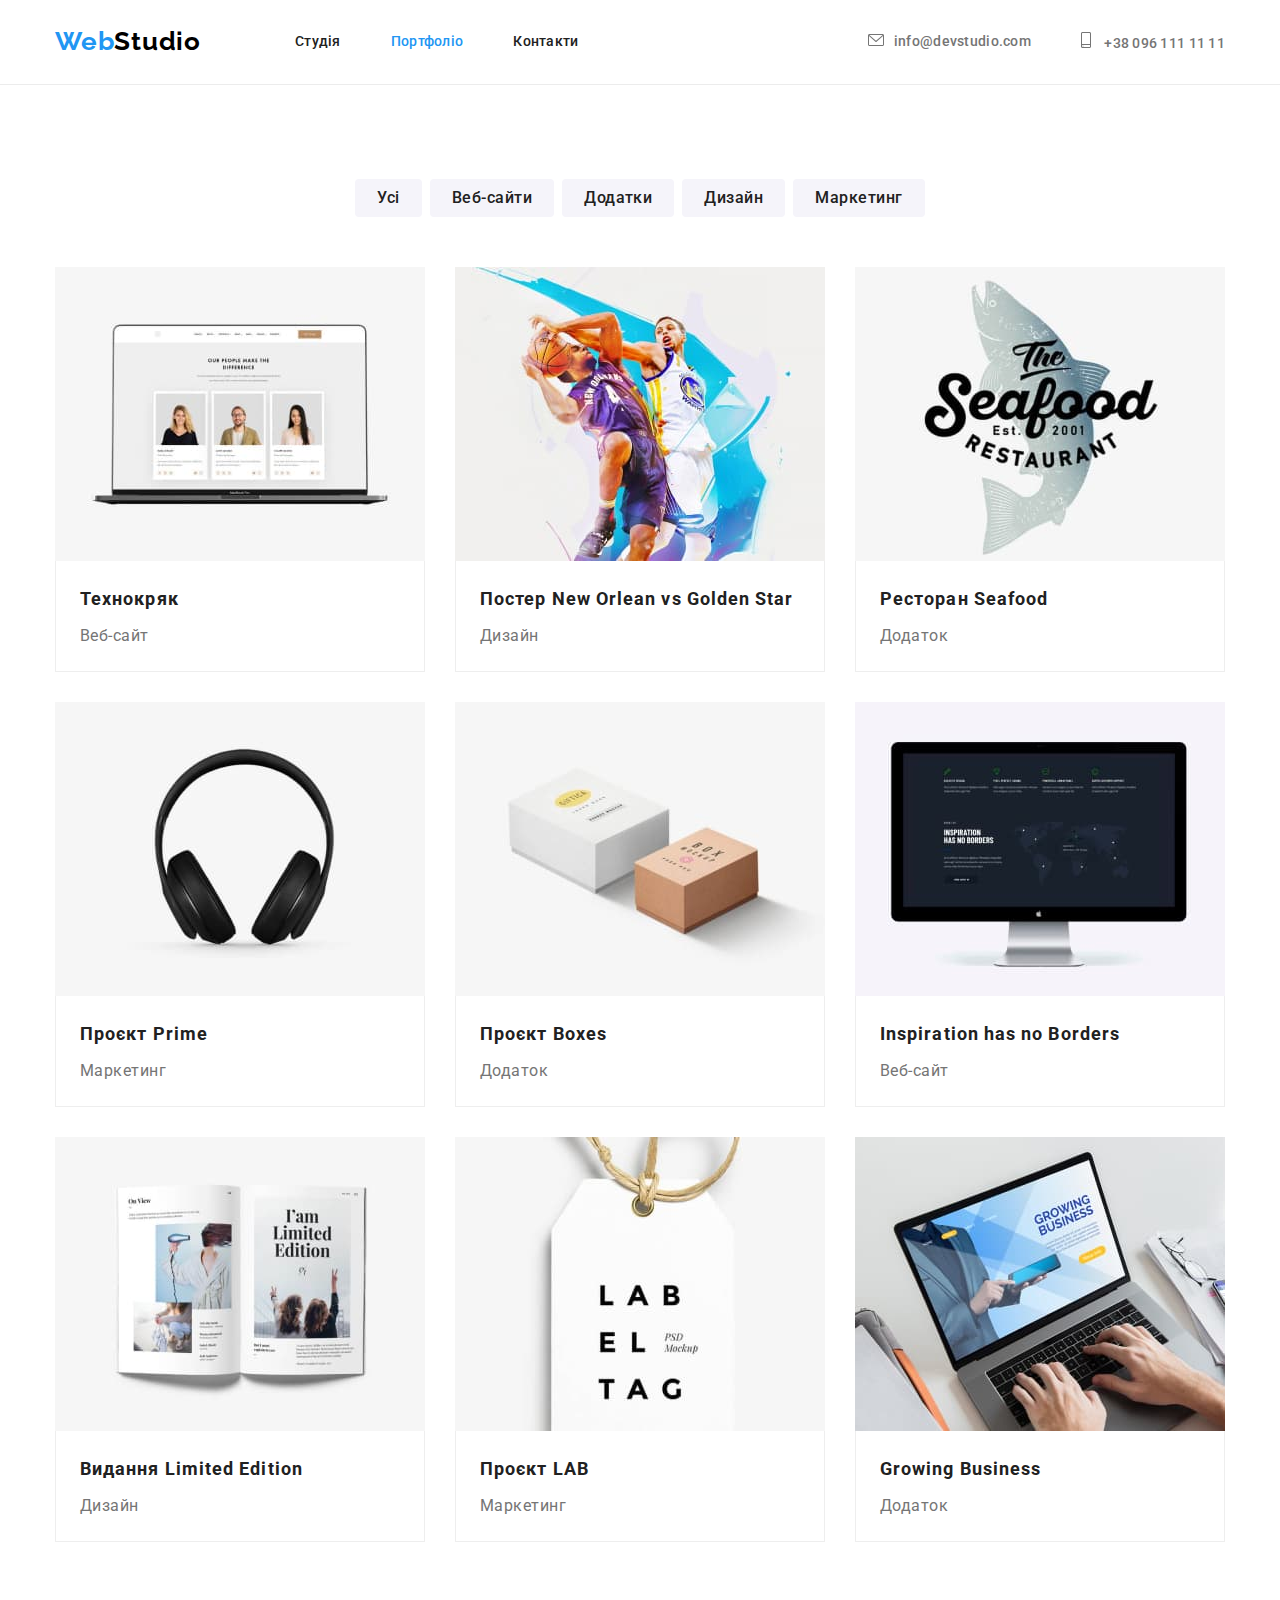
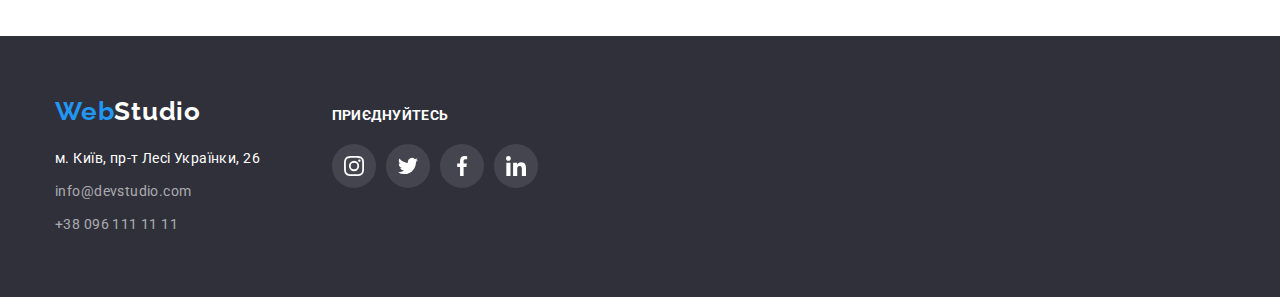
==== portfolio.html @ df5e69e6 "add icons, shadows and section regular customers" ====
<!DOCTYPE html>
<html lang="uk">
  <head>
    <meta charset="UTF-8" />
    <meta http-equiv="X-UA-Compatible" content="IE=edge" />
    <meta name="viewport" content="width=device-width, initial-scale=1.0" />
    <link rel="preconnect" href="https://fonts.googleapis.com" />
    <link rel="preconnect" href="https://fonts.gstatic.com" crossorigin />
    <link
      href="https://fonts.googleapis.com/css2?family=Raleway:wght@700&family=Roboto:wght@400;500;700;900&display=swap"
      rel="stylesheet"
    />
    <link
      rel="stylesheet"
      href="https://cdnjs.cloudflare.com/ajax/libs/modern-normalize/1.1.0/modern-normalize.min.css"
    />
    <link rel="stylesheet" href="./css/styles.css" />
    <title>Студія</title>
  </head>
  <body>
    <!--Шапка сайта-->
    <header class="page-header">
      <div class="container nav-contacts">
        <nav class="main-nav">
          <a href="./index.html" lang="en" class="logo logo-header link">
            Web<span class="logo-color-header">Studio</span>
          </a>
          <ul class="header-nav header-text list">
            <li>
              <a href="./index.html" class="link"> Студія </a>
            </li>
            <li>
              <a href="./portfolio.html" class="link current"> Портфоліо </a>
            </li>
            <li>
              <a href="#" class="link"> Контакти </a>
            </li>
          </ul>
        </nav>
        <!-- Контакти -->
        <ul class="header-contacts header-text list">
          <li class="header-contact-list">
            <a
              href="mailto:info@devstudio.com"
              lang="en"
              class="header-mail link"
              >info@devstudio.com
            </a>
          </li>
          <li class="header-contact-list">
            <a href="tel:+380961111111" class="header-nomber link">
              +38 096 111 11 11
            </a>
          </li>
        </ul>
      </div>
    </header>
    <!--buttons-->
    <section class="section-padding">
      <div class="container">
        <h1 class="visually-hidden">Portfolio</h1>
        <ul class="btn-list list">
          <li>
            <button type="button" class="button">Усі</button>
          </li>
          <li>
            <button type="button" class="button">Веб-сайти</button>
          </li>
          <li>
            <button type="button" class="button">Додатки</button>
          </li>
          <li>
            <button type="button" class="button">Дизайн</button>
          </li>
          <li>
            <button type="button" class="button">Маркетинг</button>
          </li>
        </ul>
        <!-- galery -->
        <ul class="galery list">
          <li class="galery-card">
            <a href="#" class="link">
              <img
                src="./images/images-portfolio/technocrack.jpg"
                alt="сторінка сайта Технокряк"
                width="370"
              />
              <div class="galery-text-block">
                <h2 class="galery-top-text">Технокряк</h2>
                <p class="galery-text">Веб-сайт</p>
              </div>
            </a>
          </li>
          <li class="galery-card">
            <a href="#" class="link">
              <img
                src="./images/images-portfolio/new-orlean-vs-golden-star.jpg"
                alt="Два хлопця грають в баскетбол"
                width="370"
              />
              <div class="galery-text-block">
                <h2 class="galery-top-text">
                  Постер <span lang="en">New Orlean vs Golden Star</span>
                </h2>
                <p class="galery-text">Дизайн</p>
              </div>
            </a>
          </li>
          <li class="galery-card">
            <a href="#" class="link">
              <img
                src="./images/images-portfolio/seafood.jpg"
                alt="Логотип ресторану Сіфуд"
                width="370"
              />
              <div class="galery-text-block">
                <h2 class="galery-top-text">
                  Ресторан <span lang="en">Seafood</span>
                </h2>
                <p class="galery-text">Додаток</p>
              </div>
            </a>
          </li>
          <li class="galery-card">
            <a href="#" class="link">
              <img
                src="./images/images-portfolio/prime.jpg"
                alt="навушники"
                width="370"
              />
              <div class="galery-text-block">
                <h2 class="galery-top-text">
                  Проєкт <span lang="en">Prime</span>
                </h2>
                <p class="galery-text">Маркетинг</p>
              </div>
            </a>
          </li>
          <li class="galery-card">
            <a href="#" class="link">
              <img
                src="./images/images-portfolio/boxes.jpg"
                alt="Дві коробки, біла і коричнева"
                width="370"
              />
              <div class="galery-text-block">
                <h2 class="galery-top-text">
                  Проєкт <span lang="en">Boxes</span>
                </h2>
                <p class="galery-text">Додаток</p>
              </div>
            </a>
          </li>
          <li class="galery-card">
            <a href="#" class="link">
              <img
                src="./images/images-portfolio/inspiration-has-no-borders.jpg"
                alt="На моніторі зображена карта світу і перелічені сильні якості команди"
                width="370"
              />
              <div class="galery-text-block">
                <h2 class="galery-top-text" lang="en">
                  Inspiration has no Borders
                </h2>
                <p class="galery-text">Веб-сайт</p>
              </div>
            </a>
          </li>
          <li class="galery-card">
            <a href="#" class="link">
              <img
                src="./images/images-portfolio/limited-edition.jpg"
                alt="Розгорнутий журнал"
                width="370"
              />
              <div class="galery-text-block">
                <h2 class="galery-top-text">
                  Видання <span lang="en">Limited Edition</span>
                </h2>
                <p class="galery-text">Дизайн</p>
              </div>
            </a>
          </li>
          <li class="galery-card">
            <a href="#" class="link">
              <img
                src="./images/images-portfolio/lab.jpg"
                alt="Етикетка ЛАБ ЕЛ ТЕГ"
                width="370"
              />
              <div class="galery-text-block">
                <h2 class="galery-top-text">
                  Проєкт <span lang="en">LAB</span>
                </h2>
                <p class="galery-text">Маркетинг</p>
              </div>
            </a>
          </li>
          <li class="galery-card">
            <a href="#" class="link">
              <img
                src="./images/images-portfolio/growing-business.jpg"
                alt="Відкритий ноутбук. На екрані відкритий сайт з заставкою додатка"
                width="370"
              />
              <div class="galery-text-block">
                <h2 class="galery-top-text" lang="en">Growing Business</h2>
                <p class="galery-text">Додаток</p>
              </div>
            </a>
          </li>
        </ul>
      </div>
    </section>
    <!--Підвал-->
    <footer class="footer">
      <div class="footer-blocs container">
        <div class="footer-contacts">
          <a href="./index.html" lang="en" class="logo logo-footer link">
            Web<span class="logo-color-footer">Studio</span>
          </a>
          <address>
            <ul class="list">
              <li class="footer-list">
                <a
                  class="address-link"
                  href="https://goo.gl/maps/oZFCVHEpmyyT5ziX9"
                  target="_blank"
                  rel="noopener noreferrer nofollow"
                >
                  м. Київ, пр-т Лесі Українки, 26
                </a>
              </li>
              <li class="footer-list">
                <a
                  href="mailto:info@devstudio.com"
                  lang="en"
                  class="footer-contacts link"
                >
                  info@devstudio.com
                </a>
              </li>
              <li class="footer-list">
                <a href="tel:+380961111111" class="footer-contacts link">
                  +38 096 111 11 11
                </a>
              </li>
            </ul>
          </address>
        </div>
        <div class="footer-social">
          <h2 class="visually-hidden">Соціальні мережі</h2>
          <h3 class="footer-social-title">приєднуйтесь</h3>
          <ul class="footer-social-list">
            <li class="footer-soc-item footer-instagram"><a href=""></a></li>
            <li class="footer-soc-item footer-twitter"><a href=""></a></li>
            <li class="footer-soc-item footer-facebook"><a href=""></a></li>
            <li class="footer-soc-item footer-linkedin"><a href=""></a></li>
          </ul>
        </div>
      </div>
    </footer>
  </body>
</html>
---- css/styles.css ----
:root {
  --primary-text-color: #757575;
  --title-text-color: #212121;
  --accent-color: #2196f3;
  --hero-btn-hover-color: #188ce8;
  --header-border-color: #ececec;
  --logo-header-color: #000000;
  --primbg-secondbtn-logofooter-address-color: #ffffff;
  --secondary-bg-color: #f5f4fa;
  --footer-bg: #2f303a;
  --hero-bg-color: #c4c4c4;
  --portfolio-card-border-color: #eeeeee;
  --soc-icon-color: #afb1b8;
  --main-font: "Roboto", sans-serif;
}

html {
  box-sizing: border-box;
}

*,
*::before,
*::after {
  box-sizing: inherit;
}

body {
  margin: 0px;
  background-color: var(--primbg-secondbtn-logofooter-address-color);
  color: var(--primary-text-color);
  font-family: var(--main-font);
}

p,
h1,
h2,
h3,
h4,
h5,
h6 {
  margin: 0;
}

ul,
ol {
  margin: 0;
  padding-left: 0;
  list-style: none;
}

a {
  color: currentColor;
  text-decoration: none;
  font-style: normal;
}

img {
  display: block;
  max-width: 100%;
  height: auto;
}

.container {
  width: 1200px;
  padding-left: 15px;
  padding-right: 15px;
  margin-top: 0;
  margin-bottom: 0;
  margin-left: auto;
  margin-right: auto;
}

.list {
  margin: 0;
  padding: 0;
  list-style: none;
}

.link {
  text-decoration: none;
}

/* -------------header-------------- */

.page-header {
  border-bottom: 1px solid var(--header-border-color);
}

.nav-contacts {
  display: flex;
  align-items: center;
  justify-content: space-between;
}

.main-nav {
  display: flex;
}

.logo {
  display: inline-block;
  color: var(--accent-color);
  font-family: "Raleway", sans-serif;
  font-weight: 700;
  font-size: 26px;
  line-height: 1.19;
  letter-spacing: 0.03em;
}

.logo-header {
  padding-top: 24px;
  padding-bottom: 24px;
  margin-right: 94px;
}

.logo-color-header {
  color: var(--logo-header-color);
}

.header-text {
  gap: 50px;
  font-weight: 500;
  font-size: 14px;
  line-height: 1.14;
  letter-spacing: 0.02em;
}

.header-nav {
  display: flex;
}

.header-nav .link {
  display: block;
  padding-top: 32px;
  padding-bottom: 32px;
  color: var(--title-text-color);
}

.header-contacts {
  display: flex;
  align-items: center;
}

.header-contacts .link {
  display: block;
  gap: 50px;
  padding-top: 32px;
  padding-bottom: 32px;
  color: var(--primary-text-color);
}

.header-mail::before {
  content: '';
  display: inline-flex;
  width: 16px;
  height: 12px;
  margin-right: 10px;
  background-image: url(../images/mail.svg);
  background-size: contain;
  background-repeat: no-repeat;
  background-position: center;
}

.header-nomber::before {
  content: '';
  display: inline-flex;
  width: 10px;
  height: 16px;
  margin-right: 10px;
  background-image: url(../images/smartphone.svg);
  background-size: contain;
  background-repeat: no-repeat;
  background-position: center;
}

.header-nav .link:hover,
.header-contacts .link:hover,
.header-nav .link:focus,
.header-contacts .link:focus {
  color: var(--accent-color);
}

.header-nav .link.current {
  color: var(--accent-color);
}

/* ---------------hero---------------- */

.hero {
  padding-top: 200px;
  padding-bottom: 200px;
  background-color: var(--hero-bg-color);
  text-align: center;
}

.overlay {
  margin-left: auto;
  margin-right: auto;
  max-width: 1600px;
  height: 600px;
  background-image: linear-gradient(
      to right,
      rgba(47, 48, 58, 0.4),
      rgba(47, 48, 58, 0.4)
    ),
    url(../images/hero-img.jpg);
  background-size: cover;
  background-repeat: no-repeat;
  background-position: center;
}

.hero-title {
  margin-top: 0;
  margin-bottom: 30px;
  margin-left: auto;
  margin-right: auto;
  width: 696px;

  font-weight: 900;
  font-size: 44px;
  line-height: 1.36;
  letter-spacing: 0.06em;
  text-transform: uppercase;
  text-align: center;
  color: var(--primbg-secondbtn-logofooter-address-color);
}

.hero-btn {
  display: inline-block;
  padding: 10px 32px;
  min-width: auto;
  font-family: inherit;
  font-weight: 700;
  font-size: 16px;
  line-height: 1.88;
  letter-spacing: 0.06em;
  background-color: var(--accent-color);
  color: var(--primbg-secondbtn-logofooter-address-color);
  cursor: pointer;
  box-shadow: 0px 4px 4px rgba(0, 0, 0, 0.15);
  border-radius: 4px;
  border: none;
}

.hero-btn:hover,
.hero-btn:focus {
  background: var(--hero-btn-hover-color);
  box-shadow: 0px 4px 4px rgba(0, 0, 0, 0.15);
}

/* ----------------Переваги------------- */

.advantages {
  padding-top: 94px;
  margin-bottom: 0;
  margin-left: auto;
  margin-right: auto;
}

.visually-hidden {
  position: absolute;
  white-space: nowrap;
  width: 1px;
  height: 1px;
  overflow: hidden;
  border: 0;
  padding: 0;
  clip: rect(0 0 0 0);
  clip-path: inset(50%);
  margin: -1px;
}

.feature-list {
  display: flex;
  gap: 30px;
}

.feature-item {
  width: 270px;
}

.feature-item::before {
  content: "";
  display: block;
  margin-bottom: 30px;
  height: 120px;
  background-color: var(--secondary-bg-color);
  border-radius: 4px;
}

.icon-antenna::before {
  background-image: url(../images/antenna.svg);
  background-size: 70px;
  background-repeat: no-repeat;
  background-position: center;
}

.icon-clock::before {
  background-image: url(../images/clock.svg);
  background-size: 70px;
  background-repeat: no-repeat;
  background-position: center;
}

.icon-diagram:before {
  background-image: url(../images/diagram.svg);
  background-size: 70px;
  background-repeat: no-repeat;
  background-position: center;
}

.icon-astronaut:before {
  background-image: url(../images/astronaut.svg);
  background-size: 70px;
  background-repeat: no-repeat;
  background-position: center;
}

.feature-list .title {
  margin-bottom: 10px;
  margin-top: 0;
  font-weight: 700;
  font-size: 14px;
  line-height: 1.14;
  letter-spacing: 0.03em;
  text-transform: uppercase;
  color: var(--title-text-color);
}

.advantages-list-text {
  margin: 0;
  font-size: 14px;
  line-height: 1.71;
  letter-spacing: 0.03em;
}

/* ----------------sections------------------- */

.section-title {
  margin-top: 0;
  margin-bottom: 50px;
  font-weight: 700;
  font-size: 36px;
  line-height: 1.17;
  text-align: center;
  letter-spacing: 0.03em;
  color: var(--title-text-color);
}

.section-padding {
  padding-top: 94px;
  padding-bottom: 94px;
}

/* -------------Діяльність--------------- */

/* --------------Команда--------------- */

.staff {
  background-color: var(--secondary-bg-color);
}

.staff-list {
  display: flex;
}

.staff-card:not(:last-child) {
  margin-right: 30px;
}

.staff-card {
  flex-basis: 100% / 4;
  background: var(--primbg-secondbtn-logofooter-address-color);
  box-shadow: 0px 1px 3px rgba(0, 0, 0, 0.12), 0px 1px 1px rgba(0, 0, 0, 0.14),
    0px 2px 1px rgba(0, 0, 0, 0.2);
  border-radius: 0px 0px 4px 4px;
}

.staff-text-block {
  padding-top: 30px;
  padding-bottom: 30px;
  padding-left: auto;
  padding-right: auto;
}

.staff-list .title {
  margin-bottom: 10px;
  font-weight: 500;
  font-size: 16px;
  line-height: 1.19;
  text-align: center;
  letter-spacing: 0.03em;
  color: var(--title-text-color);
}

.staff-list-text {
  margin-bottom: 16px;
  font-size: 16px;
  line-height: 1.19;
  text-align: center;
  letter-spacing: 0.03em;
  color: var(--primary-text-color);
}

.staff-soc-list {
  display: flex;
  justify-content: center;
  gap: 10px;
}

.staff-soc-link {
  display: flex;
  width: 44px;
  height: 44px;
  border-radius: 50%;
  align-items: center;
  justify-content: center;
}

.staff-soc-icon {
  fill: var(--soc-icon-color);
}

.staff-soc-link:hover,
.staff-soc-link:focus {
  background-color: var(--accent-color);
}

.staff-soc-link:hover .staff-soc-icon,
.staff-soc-link:focus .staff-soc-icon {
  fill: var(--primbg-secondbtn-logofooter-address-color);
}

/* ------------------Клієнти--------------- */

.client-list {
  display: flex;
  gap: 30px;
}

.client-icon {
  border: 1px solid var(--soc-icon-color);
  border-radius: 4px;
  fill: var(--soc-icon-color);
}

.client-icon:hover,
.client-icon:focus {
  fill: var(--accent-color);
  border-color: var(--accent-color);
}

/* ------------------footer----------------- */

.footer {
  padding-top: 60px;
  padding-bottom: 60px;
  background-color: var(--footer-bg);
}

.footer-blocs {
  display: flex;
}

.footer-contacts {
  margin-right: 70px;
}

.logo-footer {
  padding-bottom: 20px;
}

.logo-color-footer {
  color: var(--primbg-secondbtn-logofooter-address-color);
}

.footer-list:not(:last-child) {
  margin-bottom: 9px;
}

.address-link {
  color: var(--primbg-secondbtn-logofooter-address-color);
}

.footer-contacts {
  color: rgba(255, 255, 255, 0.6);
  font-style: normal;
  font-size: 14px;
  line-height: 1.71;
  letter-spacing: 0.03em;
}

.address-link:hover,
.footer-contacts:hover,
.footer-contacts:focus {
  color: var(--accent-color);
}

.footer-social {
  padding-top: 12px;
}

.footer-social-title {
  margin-bottom: 20px;
  margin-top: 0;
  font-weight: 700;
  font-size: 14px;
  line-height: 1.14;
  letter-spacing: 0.03em;
  text-transform: uppercase;
  color: var(--primbg-secondbtn-logofooter-address-color);
}

.footer-social-list {
  display: flex;
  gap: 10px;
}

.footer-soc-item {
  display: inline-block;
  width: 44px;
  height: 44px;
  border-radius: 50%;
  background-color: rgba(255, 255, 255, 0.1);
  background-size: 20px;
  background-repeat: no-repeat;
  background-position: center;
}

.footer-soc-item:hover,
.footer-soc-item:focus {
  background-color: var(--accent-color);
}

.footer-instagram {
  background-image: url(../images/instagram.svg);
}

.footer-twitter {
  background-image: url(../images/twitter.svg);
}

.footer-facebook {
  background-image: url(../images/facebook.svg);
}

.footer-linkedin {
  background-image: url(../images/linkedin.svg);
}

/* -------------PORTFOLIO------------- */
/* -------------button-------------- */

.btn-list {
  display: flex;
  justify-content: center;
  gap: 8px;
  margin-top: 0;
  margin-bottom: 50px;
}

.button {
  padding: 6px 22px;
  min-width: auto;
  display: inline-flex;

  font-family: inherit;
  font-weight: 500;
  font-size: 16px;
  line-height: 1.63;
  text-align: center;
  letter-spacing: 0.03em;

  color: var(--title-text-color);
  background-color: var(--secondary-bg-color);
  cursor: pointer;
  border-radius: 4px;
  border: none;
}

.button:hover,
.button:focus {
  color: var(--primbg-secondbtn-logofooter-address-color);
  background-color: var(--accent-color);
  box-shadow: 0px 3px 1px rgba(0, 0, 0, 0.1), 0px 1px 2px rgba(0, 0, 0, 0.08),
    0px 2px 2px rgba(0, 0, 0, 0.12);
}

/* -------------galery-------------- */

.galery {
  display: flex;
  flex-wrap: wrap;
  margin-right: -30px;
  margin-bottom: -30px;
}

.galery-card {
  flex-basis: calc(100% / 3 - 30px);
  margin-right: 30px;
  margin-bottom: 30px;
}

.galery-card:hover,
.galery-card:focus {
  box-shadow: 0px 1px 1px rgba(0, 0, 0, 0.12), 0px 4px 4px rgba(0, 0, 0, 0.06),
    1px 4px 6px rgba(0, 0, 0, 0.16);
}

.galery-text-block {
  padding-top: 20px;
  padding-bottom: 20px;
  padding-left: 24px;
  padding-right: 24px;
  border-right: 1px solid var(--portfolio-card-border-color);
  border-bottom: 1px solid var(--portfolio-card-border-color);
  border-left: 1px solid var(--portfolio-card-border-color);
}

.galery-top-text {
  margin-bottom: 4px;
  font-weight: 700;
  font-size: 18px;
  line-height: 2;
  letter-spacing: 0.06em;
  color: var(--title-text-color);
}
.galery-text {
  font-size: 16px;
  line-height: 1.88;
  letter-spacing: 0.03em;
  color: var(--primary-text-color);
}
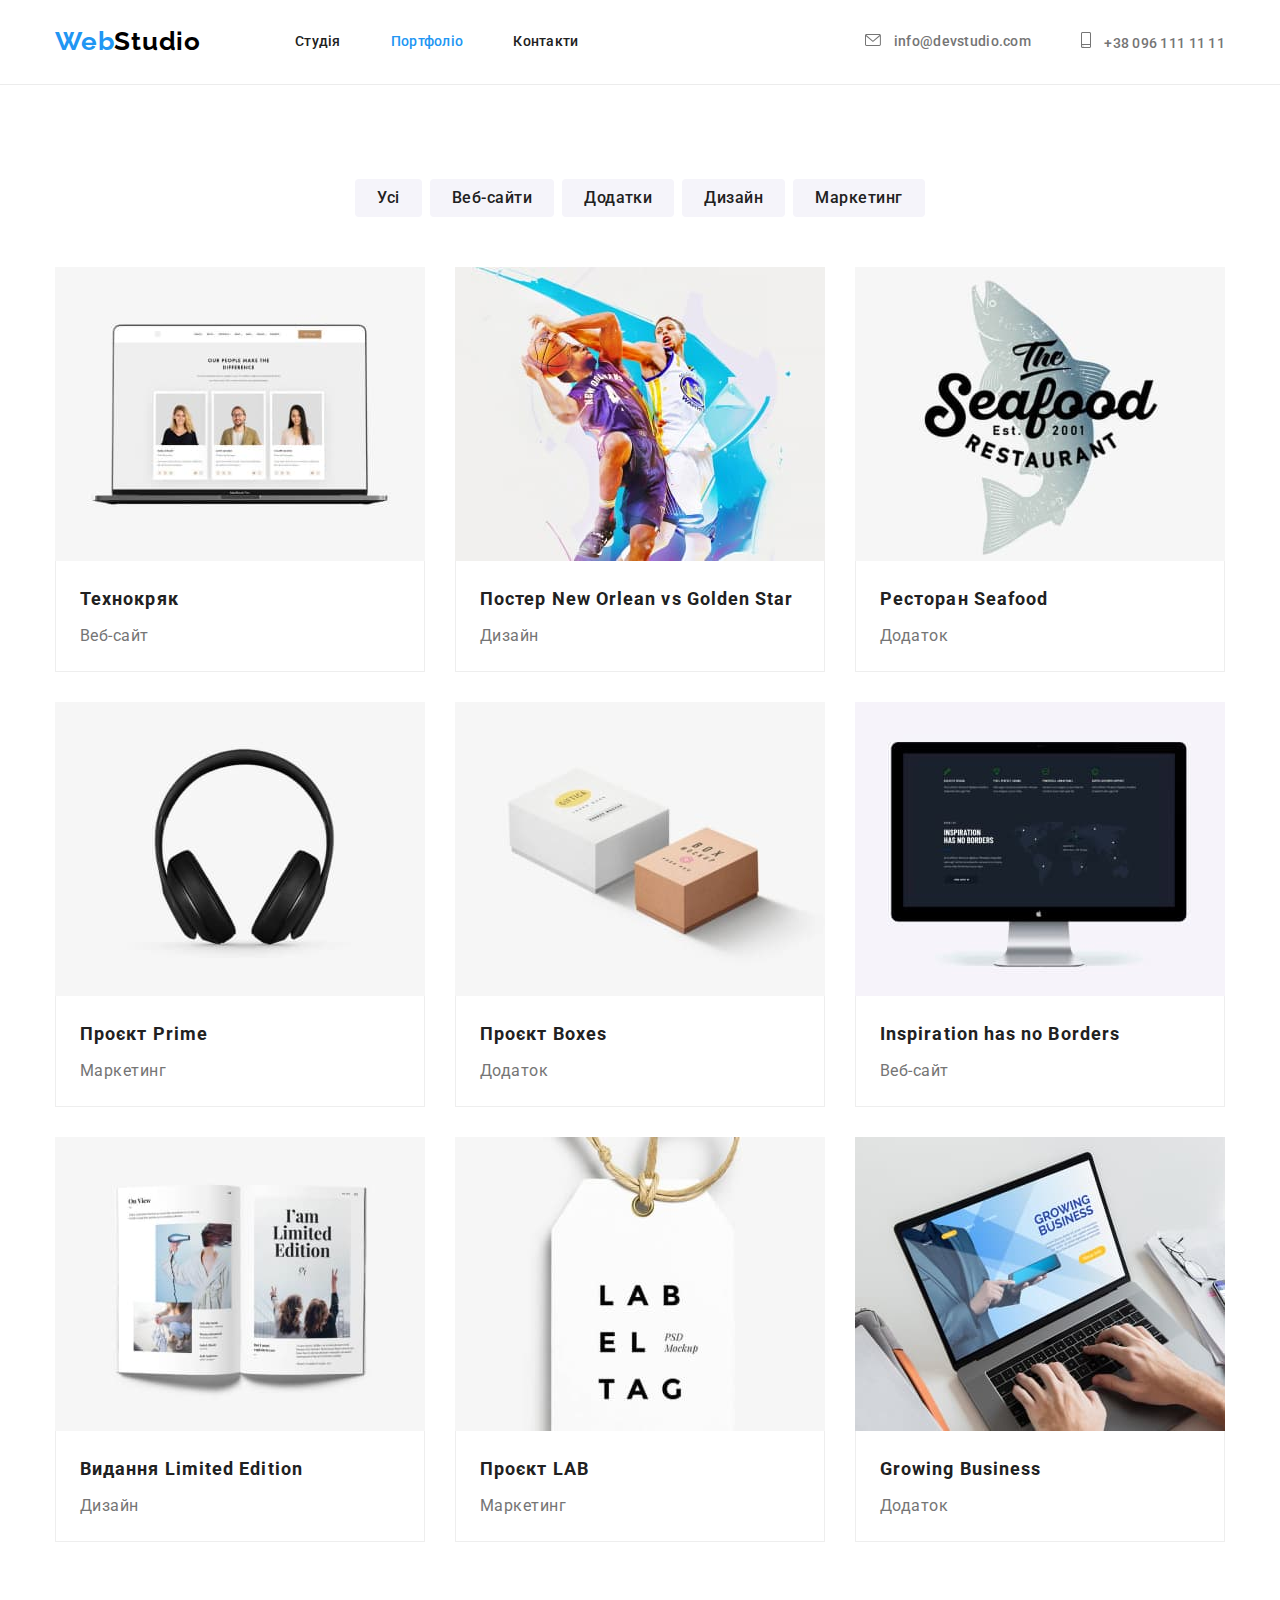
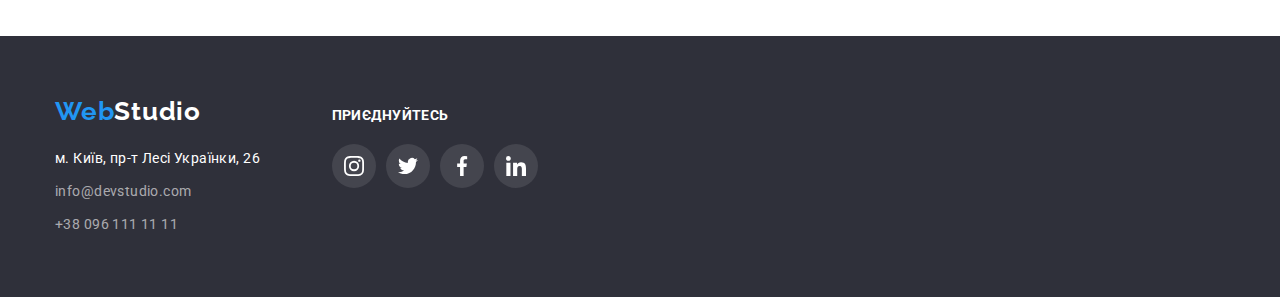
==== commit 1955988b: "fix icons and hover on galery cards" ====
--- a/portfolio.html
+++ b/portfolio.html
@@ -44,11 +44,18 @@
               href="mailto:info@devstudio.com"
               lang="en"
               class="header-mail link"
-              >info@devstudio.com
+            >
+              <svg class="header-icon" width="16px" height="12px">
+                <use href="./images/symbol-defs.svg#icon-mail"></use>
+              </svg>
+              info@devstudio.com
             </a>
           </li>
           <li class="header-contact-list">
             <a href="tel:+380961111111" class="header-nomber link">
+              <svg class="header-icon" width="10px" height="16px">
+                <use href="./images/symbol-defs.svg#icon-smartphone"></use>
+              </svg>
               +38 096 111 11 11
             </a>
           </li>
@@ -79,7 +86,7 @@
         <!-- galery -->
         <ul class="galery list">
           <li class="galery-card">
-            <a href="#" class="link">
+            <a href="#" class="galery-item link">
               <img
                 src="./images/images-portfolio/technocrack.jpg"
                 alt="сторінка сайта Технокряк"
@@ -92,7 +99,7 @@
             </a>
           </li>
           <li class="galery-card">
-            <a href="#" class="link">
+            <a href="#" class="galery-item link">
               <img
                 src="./images/images-portfolio/new-orlean-vs-golden-star.jpg"
                 alt="Два хлопця грають в баскетбол"
@@ -107,7 +114,7 @@
             </a>
           </li>
           <li class="galery-card">
-            <a href="#" class="link">
+            <a href="#" class="galery-item link">
               <img
                 src="./images/images-portfolio/seafood.jpg"
                 alt="Логотип ресторану Сіфуд"
@@ -122,7 +129,7 @@
             </a>
           </li>
           <li class="galery-card">
-            <a href="#" class="link">
+            <a href="#" class="galery-item link">
               <img
                 src="./images/images-portfolio/prime.jpg"
                 alt="навушники"
@@ -137,7 +144,7 @@
             </a>
           </li>
           <li class="galery-card">
-            <a href="#" class="link">
+            <a href="#" class="galery-item link">
               <img
                 src="./images/images-portfolio/boxes.jpg"
                 alt="Дві коробки, біла і коричнева"
@@ -152,7 +159,7 @@
             </a>
           </li>
           <li class="galery-card">
-            <a href="#" class="link">
+            <a href="#" class="galery-item link">
               <img
                 src="./images/images-portfolio/inspiration-has-no-borders.jpg"
                 alt="На моніторі зображена карта світу і перелічені сильні якості команди"
@@ -167,7 +174,7 @@
             </a>
           </li>
           <li class="galery-card">
-            <a href="#" class="link">
+            <a href="#" class="galery-item link">
               <img
                 src="./images/images-portfolio/limited-edition.jpg"
                 alt="Розгорнутий журнал"
@@ -182,7 +189,7 @@
             </a>
           </li>
           <li class="galery-card">
-            <a href="#" class="link">
+            <a href="#" class="galery-item link">
               <img
                 src="./images/images-portfolio/lab.jpg"
                 alt="Етикетка ЛАБ ЕЛ ТЕГ"
@@ -197,7 +204,7 @@
             </a>
           </li>
           <li class="galery-card">
-            <a href="#" class="link">
+            <a href="#" class="galery-item link">
               <img
                 src="./images/images-portfolio/growing-business.jpg"
                 alt="Відкритий ноутбук. На екрані відкритий сайт з заставкою додатка"
@@ -251,11 +258,41 @@
         <div class="footer-social">
           <h2 class="visually-hidden">Соціальні мережі</h2>
           <h3 class="footer-social-title">приєднуйтесь</h3>
-          <ul class="footer-social-list">
-            <li class="footer-soc-item footer-instagram"><a href=""></a></li>
-            <li class="footer-soc-item footer-twitter"><a href=""></a></li>
-            <li class="footer-soc-item footer-facebook"><a href=""></a></li>
-            <li class="footer-soc-item footer-linkedin"><a href=""></a></li>
+            <ul class="footer-soc-list">
+                  <li>
+                    <a class="footer-soc-link" href="">
+                      <svg class="footer-soc-icon" width="20" height="20">
+                        <use
+                          href="./images/symbol-defs.svg#icon-instagram"
+                        ></use>
+                      </svg>
+                    </a>
+                  </li>
+                  <li>
+                    <a class="footer-soc-link" href="">
+                      <svg class="footer-soc-icon" width="20" height="20">
+                        <use
+                          href="./images/symbol-defs.svg#icon-twitter"
+                        ></use></svg
+                    ></a>
+                  </li>
+                  <li>
+                    <a class="footer-soc-link" href=""
+                      ><svg class="footer-soc-icon" width="20" height="20">
+                        <use
+                          href="./images/symbol-defs.svg#icon-facebook"
+                        ></use></svg
+                    ></a>
+                  </li>
+                  <li>
+                    <a class="footer-soc-link" href=""
+                      ><svg class="footer-soc-icon" width="20" height="20">
+                        <use
+                          href="./images/symbol-defs.svg#icon-linkedin"
+                        ></use></svg
+                    ></a>
+                  </li>
+                </ul>
           </ul>
         </div>
       </div>
--- a/css/styles.css
+++ b/css/styles.css
@@ -148,28 +148,14 @@
   color: var(--primary-text-color);
 }
 
-.header-mail::before {
-  content: '';
-  display: inline-flex;
-  width: 16px;
-  height: 12px;
+.header-mail {
+  display: flex;
+  align-items: center;
+}
+
+.header-icon {
   margin-right: 10px;
-  background-image: url(../images/mail.svg);
-  background-size: contain;
-  background-repeat: no-repeat;
-  background-position: center;
-}
-
-.header-nomber::before {
-  content: '';
-  display: inline-flex;
-  width: 10px;
-  height: 16px;
-  margin-right: 10px;
-  background-image: url(../images/smartphone.svg);
-  background-size: contain;
-  background-repeat: no-repeat;
-  background-position: center;
+  fill: currentColor;
 }
 
 .header-nav .link:hover,
@@ -434,19 +420,31 @@
 
 .client-list {
   display: flex;
+  justify-content: space-between;
   gap: 30px;
 }
 
-.client-icon {
+.client-link {
+  display: flex;
+  width: 170px;
+  height: 92px;
+  justify-content: center;
+  align-items: center;
   border: 1px solid var(--soc-icon-color);
   border-radius: 4px;
   fill: var(--soc-icon-color);
 }
 
-.client-icon:hover,
-.client-icon:focus {
+.client-link:hover,
+.client-link:focus {
+  border-color: var(--accent-color);
   fill: var(--accent-color);
+}
+
+.client-link:hover .client-icon,
+.client-link:focus .client-icon {
   border-color: var(--accent-color);
+  fill: var(--accent-color);
 }
 
 /* ------------------footer----------------- */
@@ -459,6 +457,7 @@
 
 .footer-blocs {
   display: flex;
+  align-items: baseline;
 }
 
 .footer-contacts {
@@ -493,10 +492,6 @@
 .footer-contacts:hover,
 .footer-contacts:focus {
   color: var(--accent-color);
-}
-
-.footer-social {
-  padding-top: 12px;
 }
 
 .footer-social-title {
@@ -510,41 +505,34 @@
   color: var(--primbg-secondbtn-logofooter-address-color);
 }
 
-.footer-social-list {
-  display: flex;
+.footer-soc-list {
+  display: flex;
+  justify-content: center;
   gap: 10px;
 }
 
-.footer-soc-item {
-  display: inline-block;
+.footer-soc-link {
+  display: flex;
   width: 44px;
   height: 44px;
   border-radius: 50%;
+  align-items: center;
+  justify-content: center;
   background-color: rgba(255, 255, 255, 0.1);
-  background-size: 20px;
-  background-repeat: no-repeat;
-  background-position: center;
-}
-
-.footer-soc-item:hover,
-.footer-soc-item:focus {
+}
+
+.footer-soc-icon {
+  fill: var(--primbg-secondbtn-logofooter-address-color);
+}
+
+.footer-soc-link:hover,
+.footer-soc-link:focus {
   background-color: var(--accent-color);
 }
 
-.footer-instagram {
-  background-image: url(../images/instagram.svg);
-}
-
-.footer-twitter {
-  background-image: url(../images/twitter.svg);
-}
-
-.footer-facebook {
-  background-image: url(../images/facebook.svg);
-}
-
-.footer-linkedin {
-  background-image: url(../images/linkedin.svg);
+.footer-soc-link:hover .staff-soc-icon,
+.footer-soc-link:focus .staff-soc-icon {
+  fill: var(--primbg-secondbtn-logofooter-address-color);
 }
 
 /* -------------PORTFOLIO------------- */
@@ -600,8 +588,12 @@
   margin-bottom: 30px;
 }
 
-.galery-card:hover,
-.galery-card:focus {
+.galery-item {
+display: block;
+}
+
+.galery-item:hover,
+.galery-item:focus {
   box-shadow: 0px 1px 1px rgba(0, 0, 0, 0.12), 0px 4px 4px rgba(0, 0, 0, 0.06),
     1px 4px 6px rgba(0, 0, 0, 0.16);
 }
